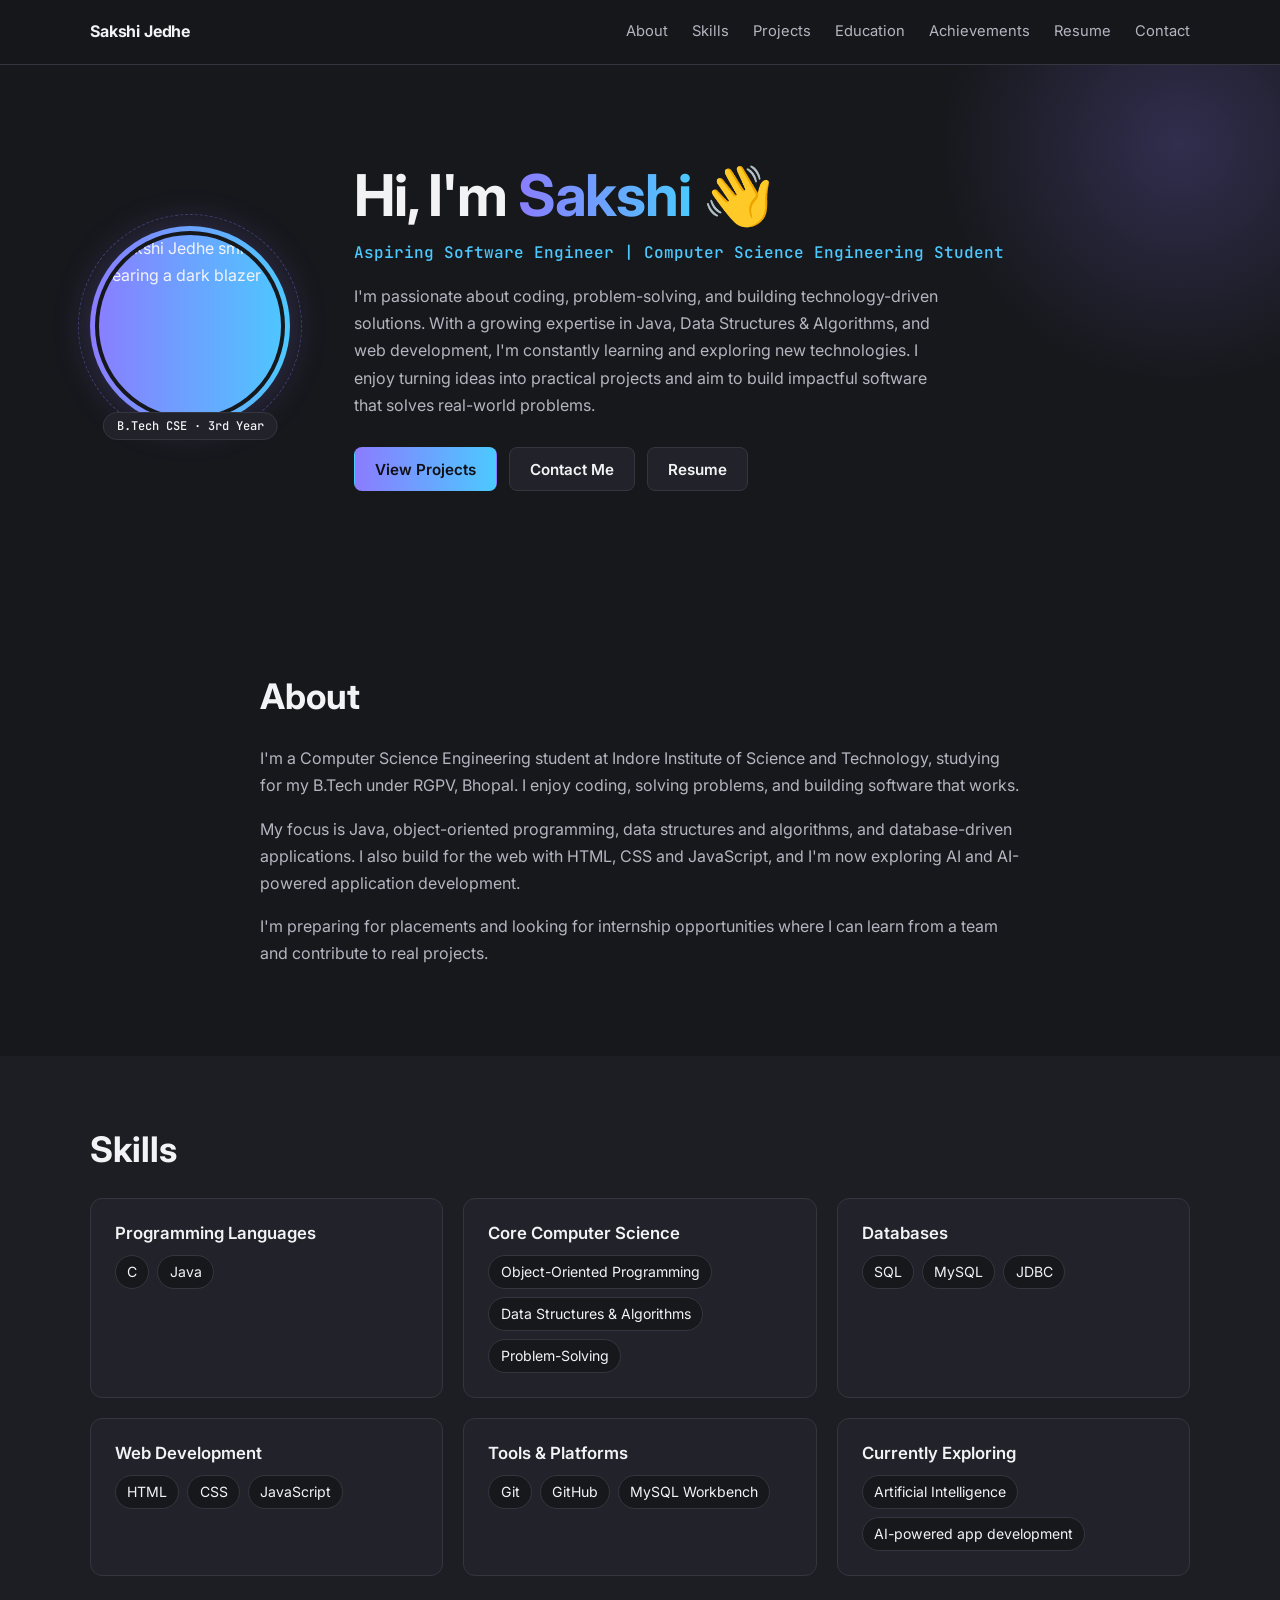
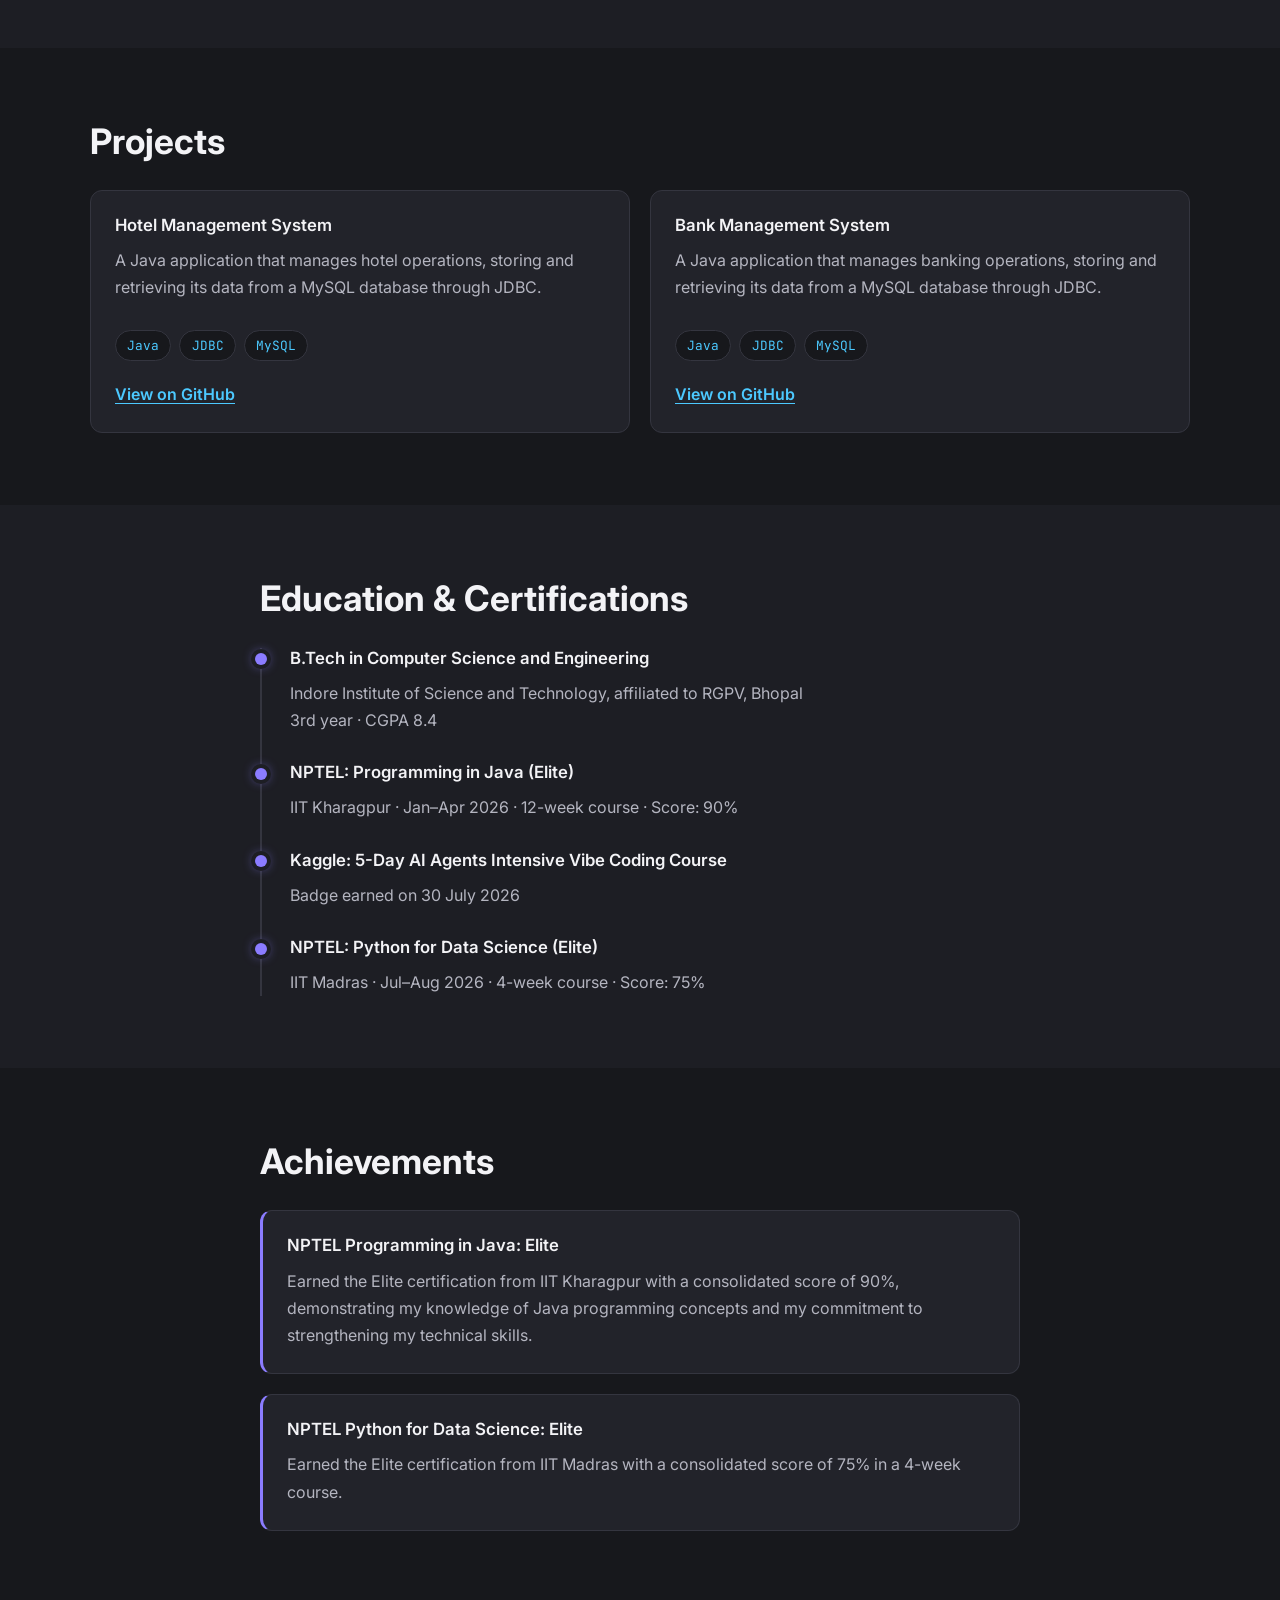
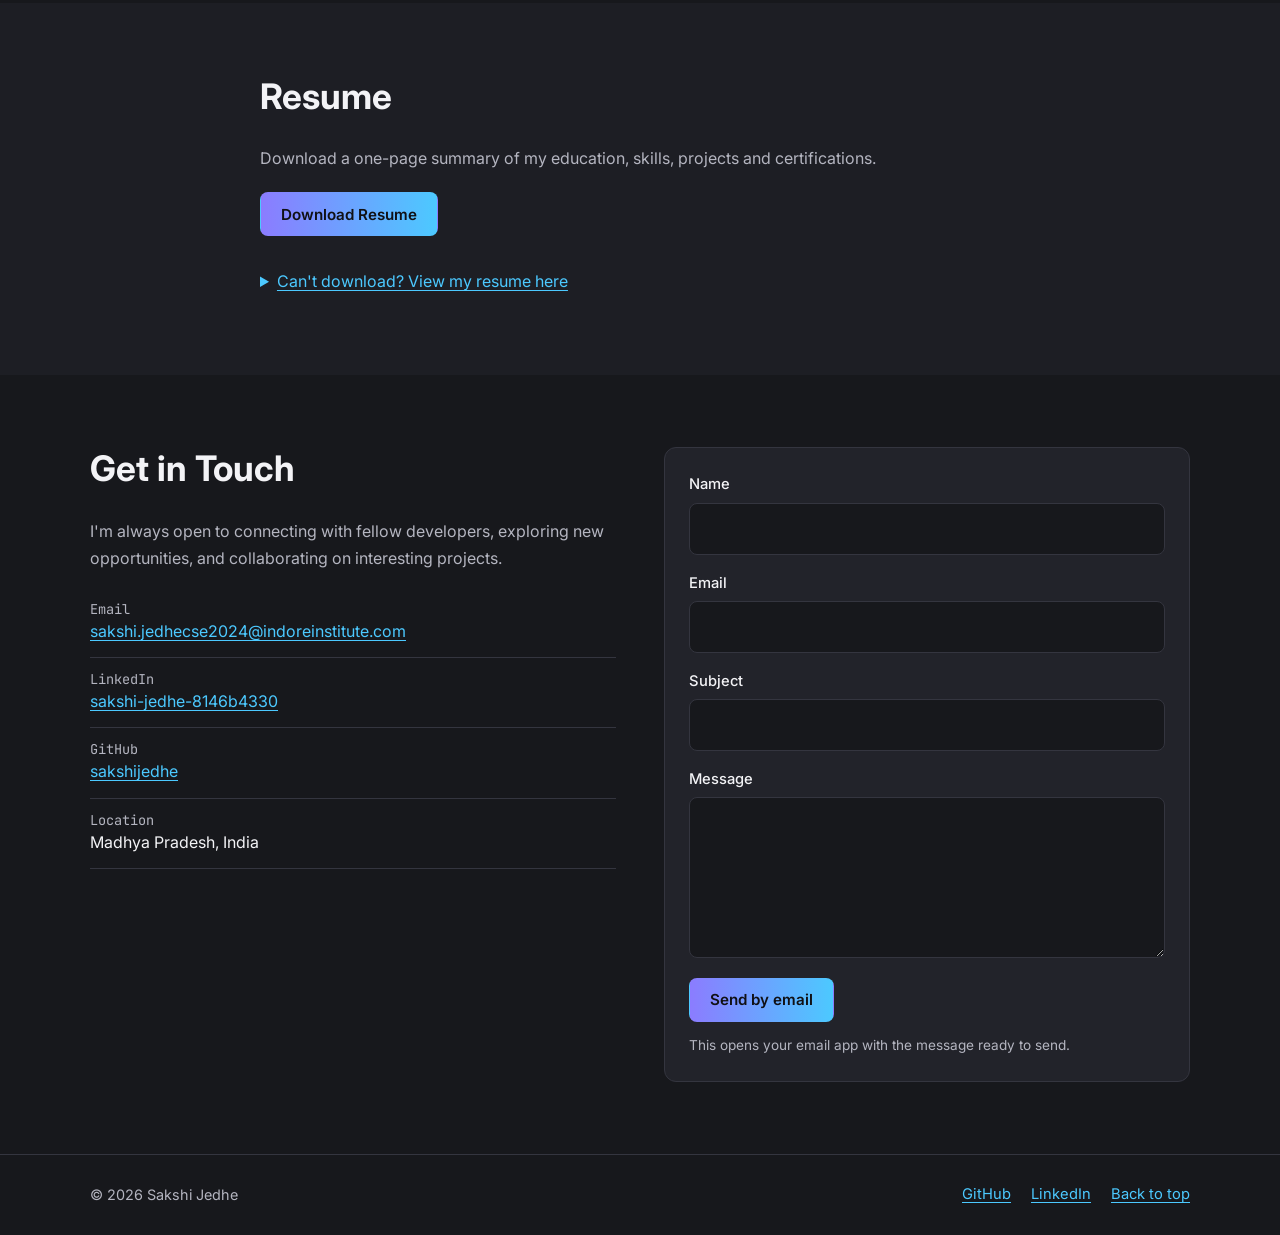
==== index.html @ c5f0a11d "Add files via upload" ====
<!DOCTYPE html>
<html lang="en">
<head>
  <meta charset="UTF-8">
  <meta name="viewport" content="width=device-width, initial-scale=1">
  <title>Sakshi Jedhe | Aspiring Software Engineer</title>
  <meta name="description" content="Portfolio of Sakshi Jedhe, B.Tech CSE student skilled in Java, DSA, SQL and web development.">
  <meta name="theme-color" content="#141519">
  <link rel="preconnect" href="https://fonts.googleapis.com">
  <link rel="preconnect" href="https://fonts.gstatic.com" crossorigin>
  <link href="https://fonts.googleapis.com/css2?family=Inter:wght@400;500;600;700&family=JetBrains+Mono:wght@400;500&display=swap" rel="stylesheet">
  <link rel="stylesheet" href="style.css">
</head>
<body id="top">
  <a class="skip" href="#main">Skip to content</a>
  <input type="checkbox" id="nav-toggle" class="nav-toggle" aria-label="Toggle navigation menu">

  <header class="site-header">
    <div class="wrap bar">
      <a class="brand" href="#top">Sakshi Jedhe</a>
      <label for="nav-toggle" class="burger" aria-hidden="true"><span></span></label>
      <nav aria-label="Main navigation">
        <ul>
          <li><a href="#about">About</a></li>
          <li><a href="#skills">Skills</a></li>
          <li><a href="#projects">Projects</a></li>
          <li><a href="#education">Education</a></li>
          <li><a href="#achievements">Achievements</a></li>
          <li><a href="#resume">Resume</a></li>
          <li><a href="#contact">Contact</a></li>
        </ul>
      </nav>
    </div>
  </header>

  <main id="main">
    <section class="hero">
      <div class="wrap hero-grid">
        <figure class="photo">
          <img src="assets/images/profile.jpg" alt="Sakshi Jedhe smiling, wearing a dark blazer" width="600" height="600" fetchpriority="high">
          <figcaption>B.Tech CSE &middot; 3rd Year</figcaption>
        </figure>
        <div>
          <h1>Hi, I'm <span class="name">Sakshi</span> <span aria-hidden="true">👋</span></h1>
          <p class="role">Aspiring Software Engineer | Computer Science Engineering Student</p>
          <p class="lead">I'm passionate about coding, problem-solving, and building technology-driven solutions. With a growing expertise in Java, Data Structures &amp; Algorithms, and web development, I'm constantly learning and exploring new technologies. I enjoy turning ideas into practical projects and aim to build impactful software that solves real-world problems.</p>
          <div class="actions">
            <a class="btn primary" href="#projects">View Projects</a>
            <a class="btn" href="#contact">Contact Me</a>
            <a class="btn" href="#resume">Resume</a>
          </div>
        </div>
      </div>
    </section>

    <section id="about" class="section">
      <div class="wrap narrow">
        <h2>About</h2>
        <p>I'm a Computer Science Engineering student at Indore Institute of Science and Technology, studying for my B.Tech under RGPV, Bhopal. I enjoy coding, solving problems, and building software that works.</p>
        <p>My focus is Java, object-oriented programming, data structures and algorithms, and database-driven applications. I also build for the web with HTML, CSS and JavaScript, and I'm now exploring AI and AI-powered application development.</p>
        <p>I'm preparing for placements and looking for internship opportunities where I can learn from a team and contribute to real projects.</p>
      </div>
    </section>

    <section id="skills" class="section alt">
      <div class="wrap">
        <h2>Skills</h2>
        <div class="grid skills">
          <article class="card"><h3>Programming Languages</h3><ul class="tags"><li>C</li><li>Java</li></ul></article>
          <article class="card"><h3>Core Computer Science</h3><ul class="tags"><li>Object-Oriented Programming</li><li>Data Structures &amp; Algorithms</li><li>Problem-Solving</li></ul></article>
          <article class="card"><h3>Databases</h3><ul class="tags"><li>SQL</li><li>MySQL</li><li>JDBC</li></ul></article>
          <article class="card"><h3>Web Development</h3><ul class="tags"><li>HTML</li><li>CSS</li><li>JavaScript</li></ul></article>
          <article class="card"><h3>Tools &amp; Platforms</h3><ul class="tags"><li>Git</li><li>GitHub</li><li>MySQL Workbench</li></ul></article>
          <article class="card"><h3>Currently Exploring</h3><ul class="tags"><li>Artificial Intelligence</li><li>AI-powered app development</li></ul></article>
        </div>
      </div>
    </section>

    <section id="projects" class="section">
      <div class="wrap">
        <h2>Projects</h2>
        <div class="grid two">
          <article class="card project">
            <h3>Hotel Management System</h3>
            <p>A Java application that manages hotel operations, storing and retrieving its data from a MySQL database through JDBC.</p>
            <ul class="tags mono"><li>Java</li><li>JDBC</li><li>MySQL</li></ul>
            <a class="link" href="https://github.com/sakshijedhe/Java-Projects" target="_blank" rel="noopener noreferrer">View on GitHub<span class="sr"> (opens in a new tab)</span></a>
          </article>
          <article class="card project">
            <h3>Bank Management System</h3>
            <p>A Java application that manages banking operations, storing and retrieving its data from a MySQL database through JDBC.</p>
            <ul class="tags mono"><li>Java</li><li>JDBC</li><li>MySQL</li></ul>
            <a class="link" href="https://github.com/sakshijedhe/Java-Projects" target="_blank" rel="noopener noreferrer">View on GitHub<span class="sr"> (opens in a new tab)</span></a>
          </article>
        </div>
      </div>
    </section>

    <section id="education" class="section alt">
      <div class="wrap narrow">
        <h2>Education &amp; Certifications</h2>
        <ol class="timeline">
          <li>
            <h3>B.Tech in Computer Science and Engineering</h3>
            <p>Indore Institute of Science and Technology, affiliated to RGPV, Bhopal<br>3rd year &middot; CGPA 8.4</p>
          </li>
          <li>
            <h3>NPTEL: Programming in Java (Elite)</h3>
            <p>IIT Kharagpur &middot; Jan&ndash;Apr 2026 &middot; 12-week course &middot; Score: 90%</p>
          </li>
          <li>
            <h3>Kaggle: 5-Day AI Agents Intensive Vibe Coding Course</h3>
            <p>Badge earned on 30 July 2026</p>
          </li>
          <li>
            <h3>NPTEL: Python for Data Science (Elite)</h3>
            <p>IIT Madras &middot; Jul&ndash;Aug 2026 &middot; 4-week course &middot; Score: 75%</p>
          </li>
        </ol>
      </div>
    </section>

    <section id="achievements" class="section">
      <div class="wrap narrow">
        <h2>Achievements</h2>
        <article class="card highlight">
          <h3>NPTEL Programming in Java: Elite</h3>
          <p>Earned the Elite certification from IIT Kharagpur with a consolidated score of 90%, demonstrating my knowledge of Java programming concepts and my commitment to strengthening my technical skills.</p>
        </article>
        <article class="card highlight">
          <h3>NPTEL Python for Data Science: Elite</h3>
          <p>Earned the Elite certification from IIT Madras with a consolidated score of 75% in a 4-week course.</p>
        </article>
      </div>
    </section>

    <section id="resume" class="section alt">
      <div class="wrap narrow">
        <h2>Resume</h2>
        <p>Download a one-page summary of my education, skills, projects and certifications.</p>
        <div class="actions">
          <a class="btn primary" href="assets/documents/resume.pdf" target="_blank" rel="noopener noreferrer">Download Resume<span class="sr"> (opens the PDF in a new tab)</span></a>
        </div>
        <details class="resume-view">
          <summary>Can't download? View my resume here</summary>
          <div class="resume-sheet">
            <img src="assets/images/resume.png" alt="Sakshi Jedhe's one-page resume: summary, education, skills, projects, certifications and achievements" width="1075" height="1521" loading="lazy">
          </div>
        </details>
      </div>
    </section>

    <section id="contact" class="section">
      <div class="wrap grid two contact">
        <div>
          <h2>Get in Touch</h2>
          <p>I'm always open to connecting with fellow developers, exploring new opportunities, and collaborating on interesting projects.</p>
          <ul class="details">
            <li><span>Email</span><a href="mailto:sakshi.jedhecse2024@indoreinstitute.com">sakshi.jedhecse2024@indoreinstitute.com</a></li>
            <li><span>LinkedIn</span><a href="https://www.linkedin.com/in/sakshi-jedhe-8146b4330" target="_blank" rel="noopener noreferrer">sakshi-jedhe-8146b4330<span class="sr"> (opens in a new tab)</span></a></li>
            <li><span>GitHub</span><a href="https://github.com/sakshijedhe" target="_blank" rel="noopener noreferrer">sakshijedhe<span class="sr"> (opens in a new tab)</span></a></li>
            <li><span>Location</span>Madhya Pradesh, India</li>
          </ul>
        </div>
        <form class="card" action="mailto:sakshi.jedhecse2024@indoreinstitute.com" method="post" enctype="text/plain">
          <div class="field"><label for="name">Name</label>
          <input id="name" name="name" type="text" autocomplete="name" required></div>
          <div class="field"><label for="email">Email</label>
          <input id="email" name="email" type="email" autocomplete="email" required></div>
          <div class="field"><label for="subject">Subject</label>
          <input id="subject" name="subject" type="text"></div>
          <div class="field"><label for="message">Message</label>
          <textarea id="message" name="message" rows="5" required></textarea></div>
          <button class="btn primary" type="submit">Send by email</button>
          <p class="note">This opens your email app with the message ready to send.</p>
        </form>
      </div>
    </section>
  </main>

  <footer class="site-footer">
    <div class="wrap bar">
      <p>&copy; 2026 Sakshi Jedhe</p>
      <ul class="social">
        <li><a href="https://github.com/sakshijedhe" target="_blank" rel="noopener noreferrer">GitHub<span class="sr"> (opens in a new tab)</span></a></li>
        <li><a href="https://www.linkedin.com/in/sakshi-jedhe-8146b4330" target="_blank" rel="noopener noreferrer">LinkedIn<span class="sr"> (opens in a new tab)</span></a></li>
        <li><a href="#top">Back to top</a></li>
      </ul>
    </div>
  </footer>
</body>
</html>
---- style.css ----
/* ===== Tokens ===== */
:root {
  --bg: #17181c;
  --bg-alt: #1d1e24;
  --card: #22232a;
  --line: #34353f;
  --text: #f3f3f6;
  --muted: #b4b5c0;
  --violet: #8b7cff;
  --blue: #4cc9ff;
  --grad: linear-gradient(90deg, var(--violet), var(--blue));
  --font: "Inter", system-ui, -apple-system, "Segoe UI", Roboto, sans-serif;
  --mono: "JetBrains Mono", ui-monospace, Consolas, monospace;
  --radius: 12px;
  --header-h: 64px;
}

/* ===== Base ===== */
*, *::before, *::after { box-sizing: border-box; }
html { scroll-behavior: smooth; scroll-padding-top: calc(var(--header-h) + 8px); }
body { margin: 0; background: var(--bg); color: var(--text); font: 400 1rem/1.7 var(--font); overflow-x: hidden; }
h1, h2, h3 { line-height: 1.2; margin: 0 0 .75rem; }
h1 { font-size: clamp(2.2rem, 6vw, 3.6rem); font-weight: 700; letter-spacing: -.02em; }
h2 { font-size: clamp(1.6rem, 4vw, 2.2rem); margin-bottom: 1.75rem; }
h3 { font-size: 1.05rem; font-weight: 600; }
p { margin: 0 0 1rem; color: var(--muted); }
ul, ol { list-style: none; margin: 0; padding: 0; }
a { color: var(--blue); text-decoration-thickness: 1px; text-underline-offset: 3px; }
a:hover { color: var(--text); }
:focus-visible { outline: 3px solid var(--blue); outline-offset: 3px; border-radius: 4px; }
.wrap { width: min(1100px, 100% - 2.5rem); margin-inline: auto; }
.narrow { max-width: 760px; }
.sr { position: absolute; width: 1px; height: 1px; overflow: hidden; clip-path: inset(50%); white-space: nowrap; }
.skip { position: absolute; left: 1rem; top: -4rem; background: var(--text); color: var(--bg); padding: .5rem 1rem; z-index: 100; border-radius: 6px; }
.skip:focus { top: 1rem; }

/* ===== Header and CSS-only mobile menu ===== */
.nav-toggle { position: fixed; top: 14px; right: 14px; width: 40px; height: 36px; opacity: 0; z-index: 60; margin: 0; cursor: pointer; }
.site-header { position: sticky; top: 0; z-index: 50; background: rgba(23, 24, 28, .92); backdrop-filter: blur(8px); border-bottom: 1px solid var(--line); }
.bar { display: flex; align-items: center; justify-content: space-between; min-height: var(--header-h); gap: 1rem; flex-wrap: wrap; }
.brand { color: var(--text); font-weight: 700; text-decoration: none; letter-spacing: -.01em; }
.burger { width: 40px; height: 36px; display: grid; place-items: center; cursor: pointer; }
.burger span, .burger span::before, .burger span::after { display: block; width: 22px; height: 2px; background: var(--text); border-radius: 2px; transition: transform .25s, opacity .25s; }
.burger span { position: relative; }
.burger span::before, .burger span::after { content: ""; position: absolute; left: 0; }
.burger span::before { top: -7px; }
.burger span::after { top: 7px; }
.nav-toggle:focus-visible ~ .site-header .burger { outline: 3px solid var(--blue); border-radius: 6px; }
.nav-toggle:checked ~ .site-header .burger span { background: transparent; }
.nav-toggle:checked ~ .site-header .burger span::before { transform: translateY(7px) rotate(45deg); }
.nav-toggle:checked ~ .site-header .burger span::after { transform: translateY(-7px) rotate(-45deg); }
.site-header nav { display: none; width: 100%; padding-bottom: .75rem; }
.nav-toggle:checked ~ .site-header nav { display: block; }
.site-header nav a { display: block; padding: .75rem .25rem; color: var(--muted); text-decoration: none; border-bottom: 1px solid var(--line); }
.site-header nav a:hover { color: var(--text); }

/* ===== Buttons ===== */
.actions { display: flex; flex-wrap: wrap; gap: .75rem; margin-top: 1.75rem; }
.btn { display: inline-flex; align-items: center; min-height: 44px; padding: .6rem 1.25rem; border: 1px solid var(--line); border-radius: 8px; color: var(--text); background: var(--card); font: 600 .95rem var(--font); text-decoration: none; cursor: pointer; transition: transform .2s, border-color .2s, box-shadow .2s; }
.btn:hover { transform: translateY(-2px); border-color: var(--violet); }
.btn.primary { background: var(--grad); color: #101014; border-color: transparent; }
.btn.primary:hover { box-shadow: 0 6px 24px rgba(139, 124, 255, .35); color: #101014; }

/* ===== Hero ===== */
.hero { position: relative; padding: 4rem 0 5rem; overflow: hidden; }
.hero::before { content: ""; position: absolute; width: 520px; height: 520px; right: -160px; top: -180px; background: radial-gradient(circle, rgba(139, 124, 255, .22), transparent 65%); pointer-events: none; }
.hero-grid { position: relative; display: grid; gap: 2.5rem; align-items: center; }
.role { color: var(--blue); font: 500 1rem var(--mono); margin-bottom: 1.25rem; }
.lead { max-width: 60ch; }

.photo { position: relative; margin: 0; width: min(56vw, 200px); aspect-ratio: 1; justify-self: center; padding: 5px; border-radius: 50%; background: var(--grad); box-shadow: 0 0 36px rgba(139, 124, 255, .25); animation: rise .8s ease-out both; }
.photo::before { content: ""; position: absolute; inset: -12px; border-radius: 50%; border: 1px dashed rgba(139, 124, 255, .35); animation: spin 40s linear infinite; }
.photo img { display: block; width: 100%; height: 100%; object-fit: cover; object-position: 50% 50%; border-radius: 50%; border: 4px solid var(--bg); }
.photo figcaption { position: absolute; left: 50%; bottom: -14px; transform: translateX(-50%); z-index: 2; white-space: nowrap; padding: .3rem .8rem; background: var(--card); border: 1px solid var(--line); border-radius: 999px; font: 500 .75rem var(--mono); color: var(--text); }
.name { background: var(--grad); -webkit-background-clip: text; background-clip: text; color: transparent; }

/* ===== Sections ===== */
.section { padding: 4.5rem 0; }
.section.alt { background: var(--bg-alt); }
.grid { display: grid; gap: 1.25rem; }
.card { background: var(--card); border: 1px solid var(--line); border-radius: var(--radius); padding: 1.5rem; }
.card p:last-child { margin-bottom: 0; }
.highlight { border-left: 3px solid var(--violet); }
.highlight + .highlight { margin-top: 1.25rem; }

/* Tags */
.tags { display: flex; flex-wrap: wrap; gap: .5rem; margin-top: .75rem; }
.tags li { padding: .25rem .7rem; border: 1px solid var(--line); border-radius: 999px; font-size: .88rem; color: var(--text); background: var(--bg); }
.tags.mono li { font-family: var(--mono); font-size: .8rem; color: var(--blue); }

/* Projects */
.project { display: flex; flex-direction: column; transition: transform .25s, border-color .25s, box-shadow .25s; }
.project:hover { transform: translateY(-4px); border-color: var(--violet); box-shadow: 0 10px 30px rgba(139, 124, 255, .15); }
.project .tags { margin-bottom: 1.25rem; }
.link { margin-top: auto; font-weight: 600; }

/* Timeline */
.timeline { position: relative; padding-left: 1.75rem; border-left: 2px solid var(--line); }
.timeline li { position: relative; padding-bottom: 1.75rem; }
.timeline li:last-child { padding-bottom: 0; }
.timeline li::before { content: ""; position: absolute; left: calc(-1.75rem - 7px); top: .35rem; width: 12px; height: 12px; border-radius: 50%; background: var(--violet); box-shadow: 0 0 0 4px var(--bg-alt), 0 0 12px var(--violet); }
.timeline p { margin: 0; }

/* Contact */
.details li { display: flex; flex-direction: column; padding: .75rem 0; border-bottom: 1px solid var(--line); overflow-wrap: anywhere; }
.details span:not(.sr) { color: var(--muted); font: 400 .85rem var(--mono); }
form .field { display: block; margin-top: 1rem; }
form .field:first-of-type { margin-top: 0; }
form label { display: block; margin: 0 0 .35rem; font-weight: 500; font-size: .92rem; }
input, textarea { display: block; width: 100%; padding: .7rem .9rem; background: var(--bg); color: var(--text); border: 1px solid var(--line); border-radius: 8px; font: inherit; }
input:focus, textarea:focus { outline: 2px solid var(--blue); border-color: transparent; }
textarea { resize: vertical; }
form .btn { margin-top: 1.25rem; }
.note { font-size: .85rem; margin: .75rem 0 0; }

/* Footer */
.site-footer { border-top: 1px solid var(--line); padding: .5rem 0; }
.site-footer p { margin: 0; font-size: .9rem; }
.social { display: flex; flex-wrap: wrap; gap: 1.25rem; }
.social a { display: inline-block; padding: .6rem 0; font-size: .92rem; }

/* Resume */


/* ===== Animation ===== */
@keyframes spin { to { transform: rotate(360deg); } }
@keyframes rise { from { opacity: 0; transform: translateY(16px); } to { opacity: 1; transform: none; } }

/* ===== Larger screens ===== */
@media (min-width: 768px) {
  .nav-toggle, .burger { display: none; }
  .site-header nav { display: block; width: auto; padding: 0; }
  .site-header nav ul { display: flex; gap: 1.5rem; }
  .site-header nav a { padding: .5rem 0; border: 0; font-size: .92rem; }
  .grid.two { grid-template-columns: repeat(2, 1fr); }
  .grid.skills { grid-template-columns: repeat(2, 1fr); }
}
@media (min-width: 1024px) {
  .hero { padding: 6rem 0 7rem; }
  .hero-grid { grid-template-columns: auto 1fr; gap: 4rem; }
  .grid.skills { grid-template-columns: repeat(3, 1fr); }
  .contact { align-items: start; gap: 3rem; }
}

@media (prefers-reduced-motion: reduce) {
  html { scroll-behavior: auto; }
  *, *::before, *::after { animation: none !important; transition: none !important; }
}

/* Resume fallback */
#resume .actions { margin-top: 1.25rem; }
.resume-view { margin-top: 1.5rem; max-width: 820px; }
.resume-view summary { cursor: pointer; color: var(--blue); padding: .5rem 0; text-decoration: underline; text-underline-offset: 3px; }
.resume-view summary:hover { color: var(--text); }
.resume-sheet { overflow-x: auto; margin-top: .75rem; border: 1px solid var(--line); border-radius: var(--radius); background: #fff; }
.resume-sheet img { display: block; width: 100%; min-width: 620px; height: auto; }
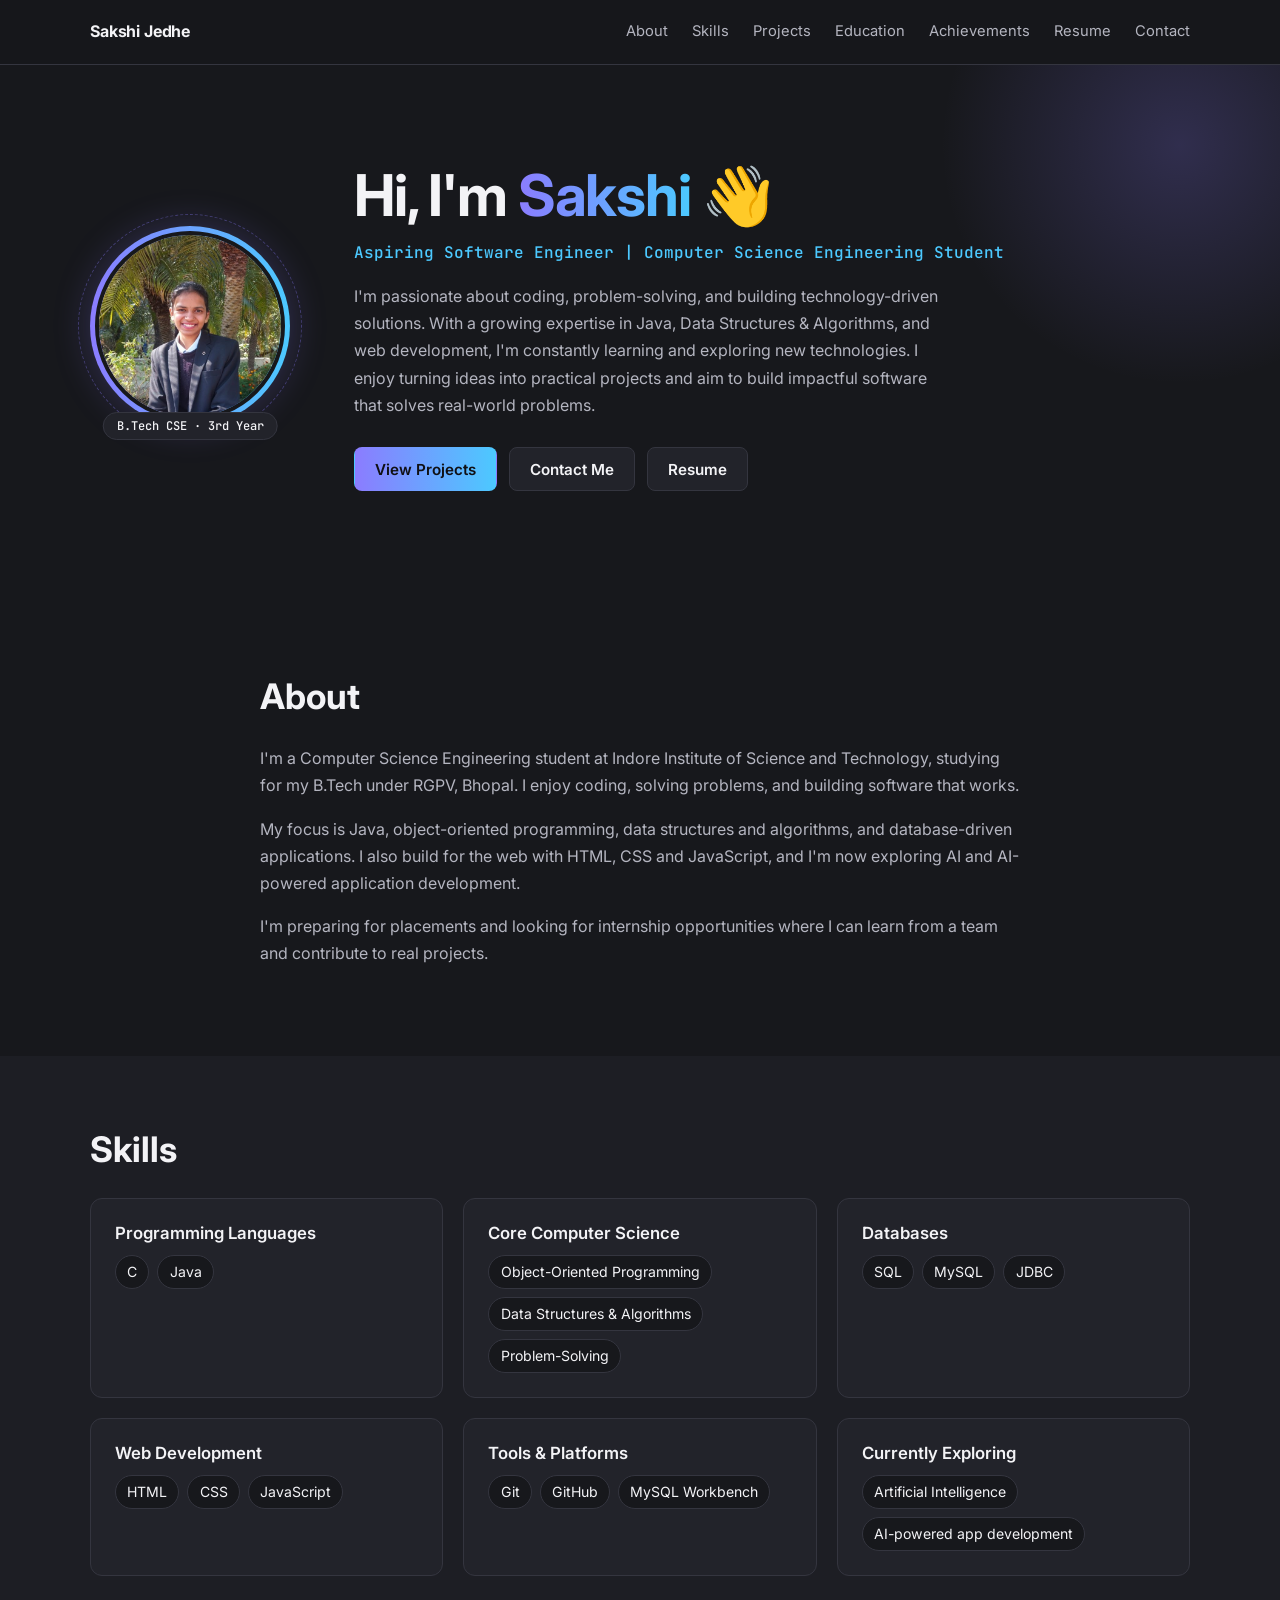
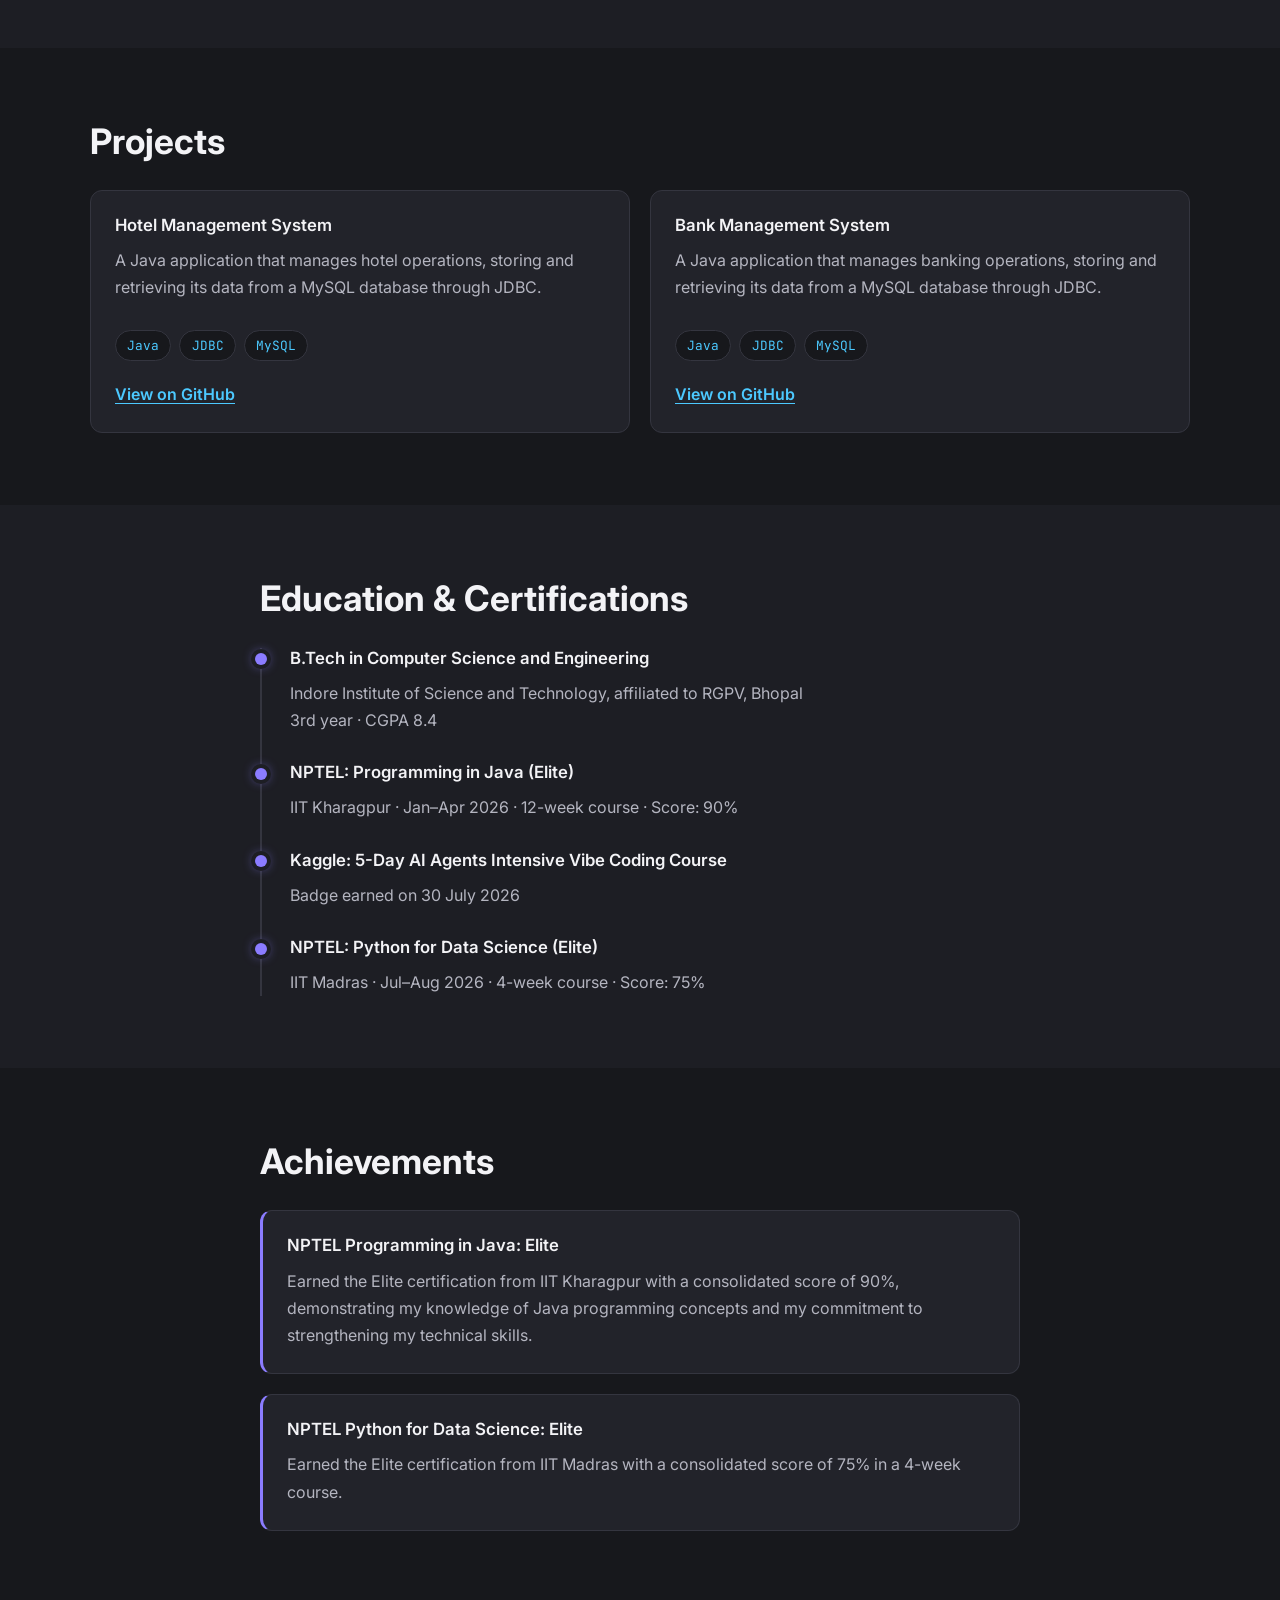
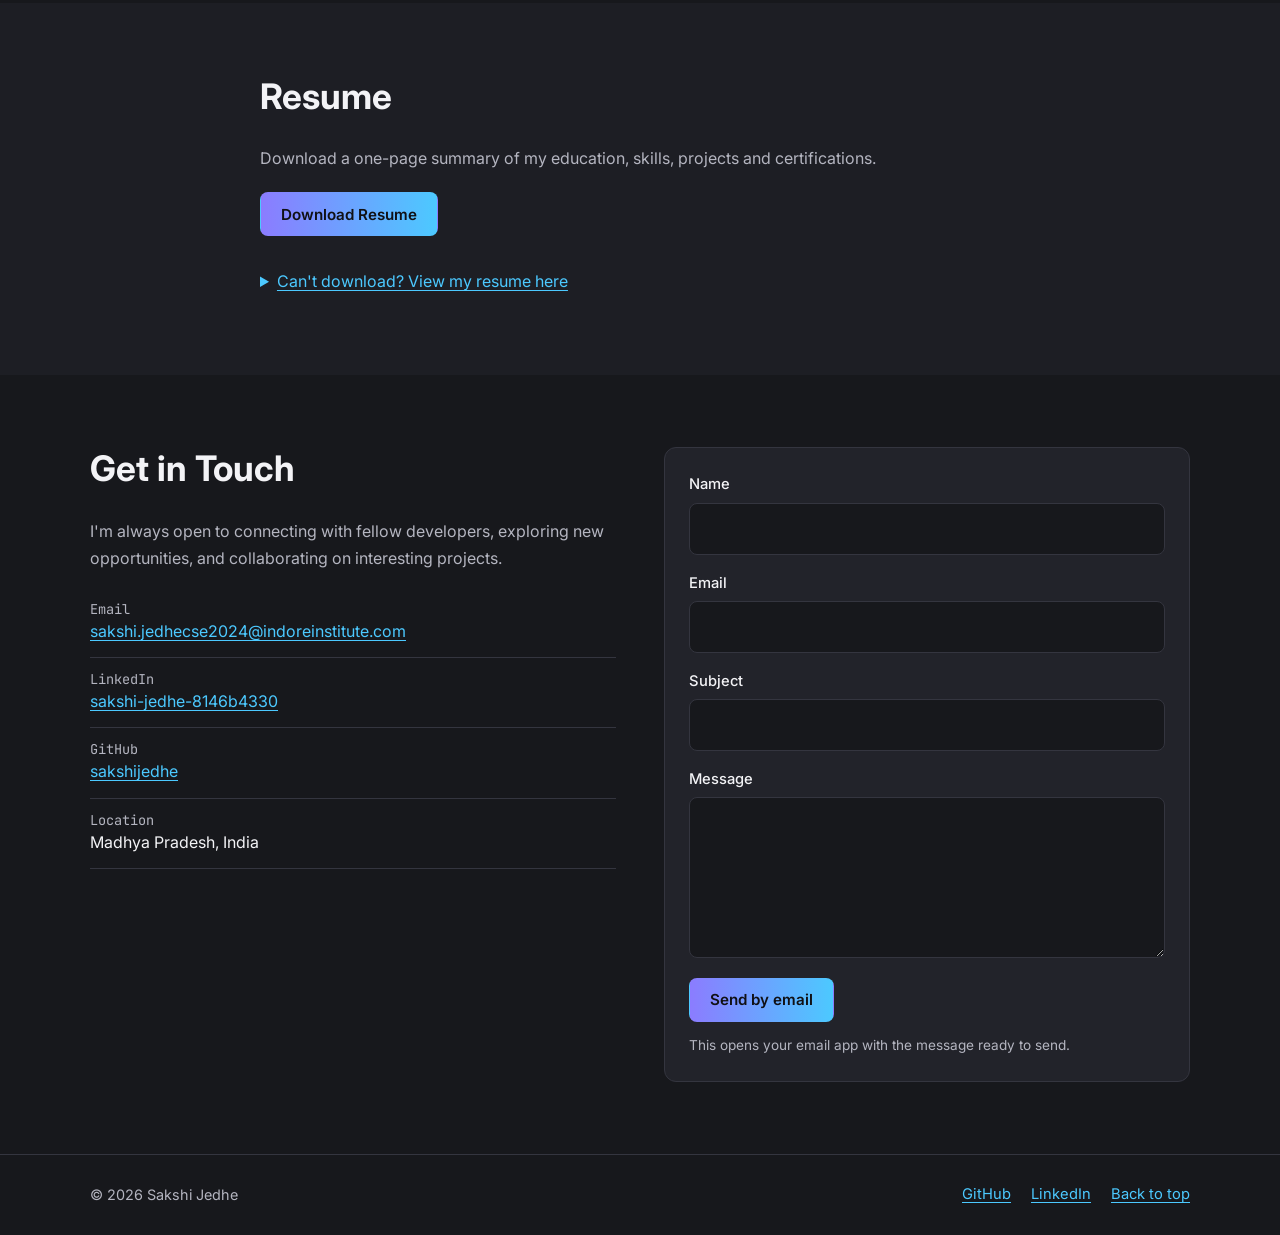
==== commit 4a6e7faf: "Update index.html" ====
--- a/index.html
+++ b/index.html
@@ -37,7 +37,7 @@
     <section class="hero">
       <div class="wrap hero-grid">
         <figure class="photo">
-          <img src="assets/images/profile.jpg" alt="Sakshi Jedhe smiling, wearing a dark blazer" width="600" height="600" fetchpriority="high">
+          <img src="assests/profile.jpg" alt="Sakshi Jedhe smiling, wearing a dark blazer" width="600" height="600" fetchpriority="high">
           <figcaption>B.Tech CSE &middot; 3rd Year</figcaption>
         </figure>
         <div>
@@ -139,12 +139,12 @@
         <h2>Resume</h2>
         <p>Download a one-page summary of my education, skills, projects and certifications.</p>
         <div class="actions">
-          <a class="btn primary" href="assets/documents/resume.pdf" target="_blank" rel="noopener noreferrer">Download Resume<span class="sr"> (opens the PDF in a new tab)</span></a>
+          <a class="btn primary" href="assests/resume.pdf" target="_blank" rel="noopener noreferrer">Download Resume<span class="sr"> (opens the PDF in a new tab)</span></a>
         </div>
         <details class="resume-view">
           <summary>Can't download? View my resume here</summary>
           <div class="resume-sheet">
-            <img src="assets/images/resume.png" alt="Sakshi Jedhe's one-page resume: summary, education, skills, projects, certifications and achievements" width="1075" height="1521" loading="lazy">
+            <img src="assests/resume.png" alt="Sakshi Jedhe's one-page resume: summary, education, skills, projects, certifications and achievements" width="1075" height="1521" loading="lazy">
           </div>
         </details>
       </div>
